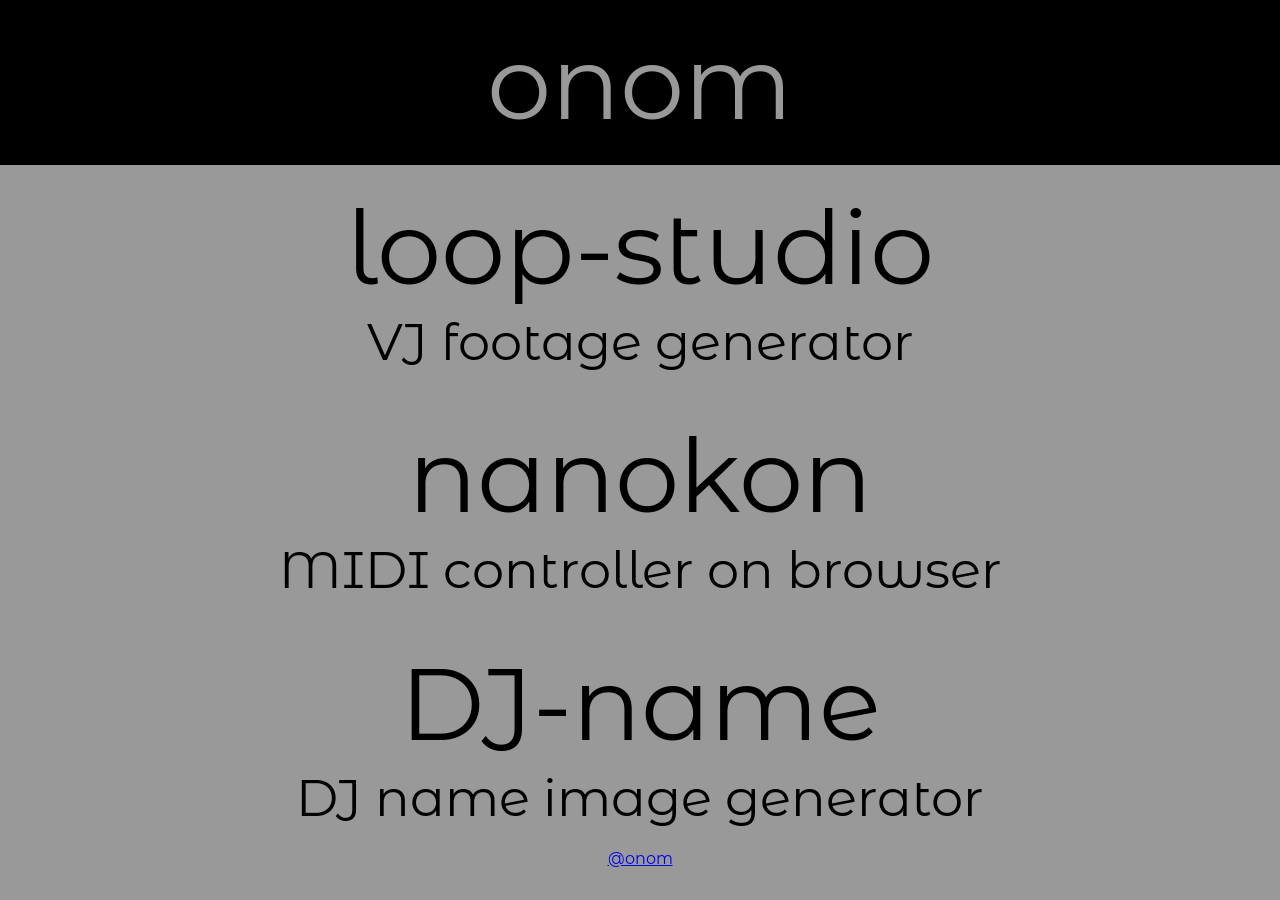
==== index.html @ 184e7615 "Update index.html" ====
<!DOCTYPE html>
<html >
<head>
  <meta charset="UTF-8">
  <meta name="viewport" content="width=device-width, user-scalable=no, minimum-scale=1.0, maximum-scale=1.0">
  <link href="https://fonts.googleapis.com/css?family=Montserrat+Alternates" rel="stylesheet">
	<title>canvas to renban</title>
	<style>
		*{
			margin:0;
			box-sizing:border-box;
      font-family: 'Montserrat Alternates', sans-serif;
		}
		body{
			position:absolute;
			width:100%;
			height:100%;
      background:#999;
      text-align:center;  
		}
    .wrapper {
      min-height: 100%;
      margin-bottom: -50px;
    }
		.header{
      background:#000;
    	color: #999;      
			display: block;
			width: 100%;
			padding:20px;
      font-size: 8vw;
			text-decoration: initial;
		}
    .link a {
			display: block;
			width: 100%;
			padding:20px;
      font-size: 8vw;
			text-decoration: initial;
    	color: #000;
		}
		.link a:hover {
			background-color: #000;
			color:#999;
    }
    .link .min{
      font-size: 4vw;
      display:block
    }
    .footer{
      height: 50px;
    }
	</style>
</head>
<body>
  <div class="wrapper">
    <div class="header">onom</div>
    <div class="link">
      <a href="loop-studio">
        loop-studio
        <span class="min">VJ footage generator</span>
      </a>
    </div>
    <div class="link">
      <a href="https://onomuta.github.io/nanokon/">
        nanokon
        <span class="min">MIDI controller on browser</span>
      </a>
    </div>
    <div class="link">
      <a href="DJ-name">
        DJ-name
        <span class="min">DJ name image generator</span>
      </a>
    </div>
    
    <div class="footer">
      <a href="https://twitter.com/onom">
        @onom
      </a></div>
  </div>
</body>
</html>
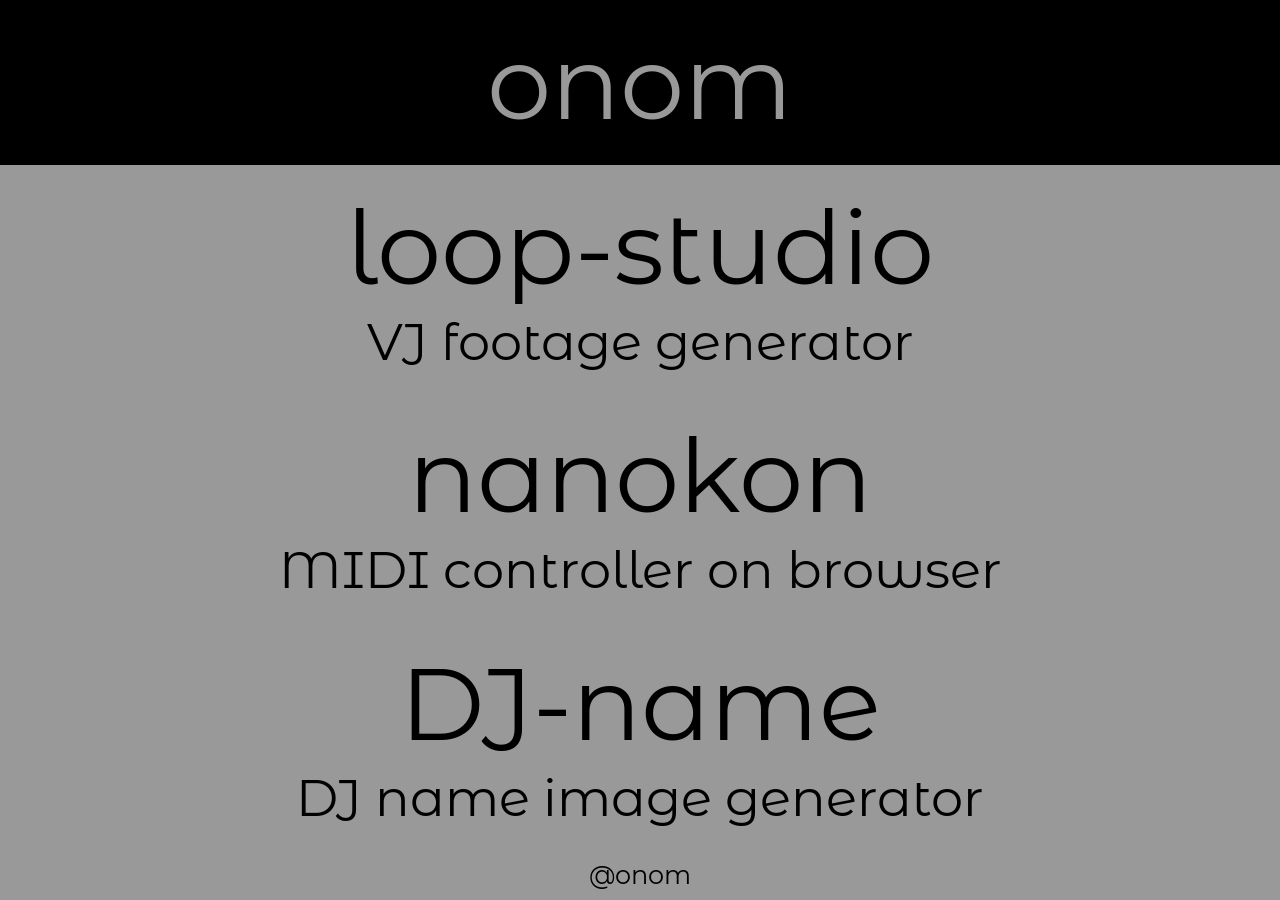
==== commit a2f14b76: "Update index.html" ====
--- a/index.html
+++ b/index.html
@@ -4,7 +4,7 @@
   <meta charset="UTF-8">
   <meta name="viewport" content="width=device-width, user-scalable=no, minimum-scale=1.0, maximum-scale=1.0">
   <link href="https://fonts.googleapis.com/css?family=Montserrat+Alternates" rel="stylesheet">
-	<title>canvas to renban</title>
+	<title>onom</title>
 	<style>
 		*{
 			margin:0;
@@ -47,9 +47,19 @@
       font-size: 4vw;
       display:block
     }
-    .footer{
-      height: 50px;
+    .footer a {
+			display: block;
+			width: 100%;
+			padding:10px;
+      font-size: 2vw;
+			text-decoration: initial;
+    	color: #000;
+		}
+		.footer a:hover {
+			background-color: #000;
+			color:#999;
     }
+    
 	</style>
 </head>
 <body>
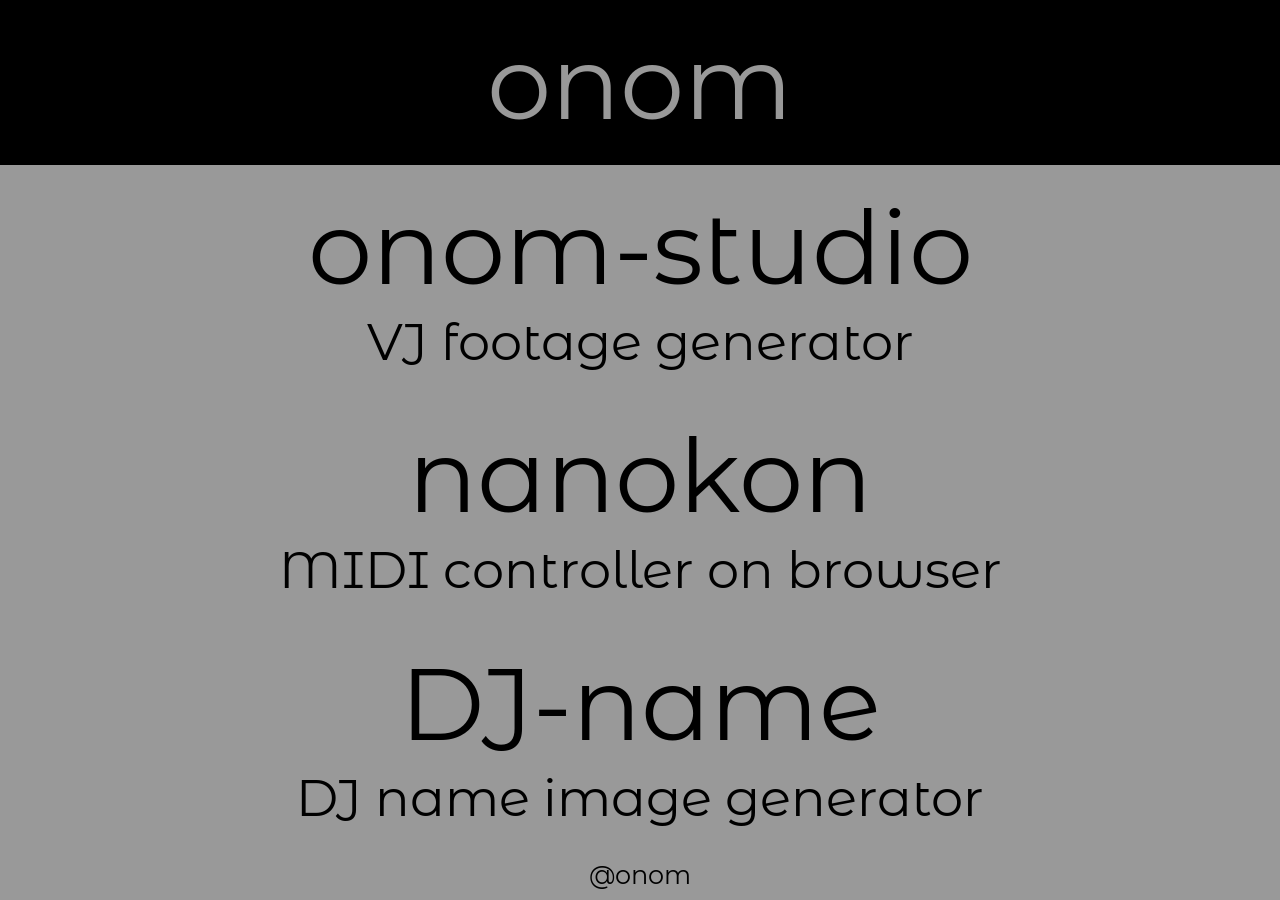
==== commit 9240e405: "Update index.html" ====
--- a/index.html
+++ b/index.html
@@ -14,13 +14,14 @@
 		body{
 			position:absolute;
 			width:100%;
-			height:100%;
       background:#999;
       text-align:center;  
+      min-height: 100%;
+      display: flex;
+      flex-direction: column;
 		}
-    .wrapper {
-      min-height: 100%;
-      margin-bottom: -50px;
+    .content {
+      flex: 1;
     }
 		.header{
       background:#000;
@@ -63,11 +64,11 @@
 	</style>
 </head>
 <body>
-  <div class="wrapper">
+  <div class="content">
     <div class="header">onom</div>
     <div class="link">
-      <a href="loop-studio">
-        loop-studio
+      <a href="onom-studio">
+        onom-studio
         <span class="min">VJ footage generator</span>
       </a>
     </div>
@@ -83,11 +84,11 @@
         <span class="min">DJ name image generator</span>
       </a>
     </div>
-    
-    <div class="footer">
-      <a href="https://twitter.com/onom">
-        @onom
-      </a></div>
+  </div>
+  <div class="footer">
+    <a href="https://twitter.com/onom">
+      @onom
+    </a>
   </div>
 </body>
 </html>
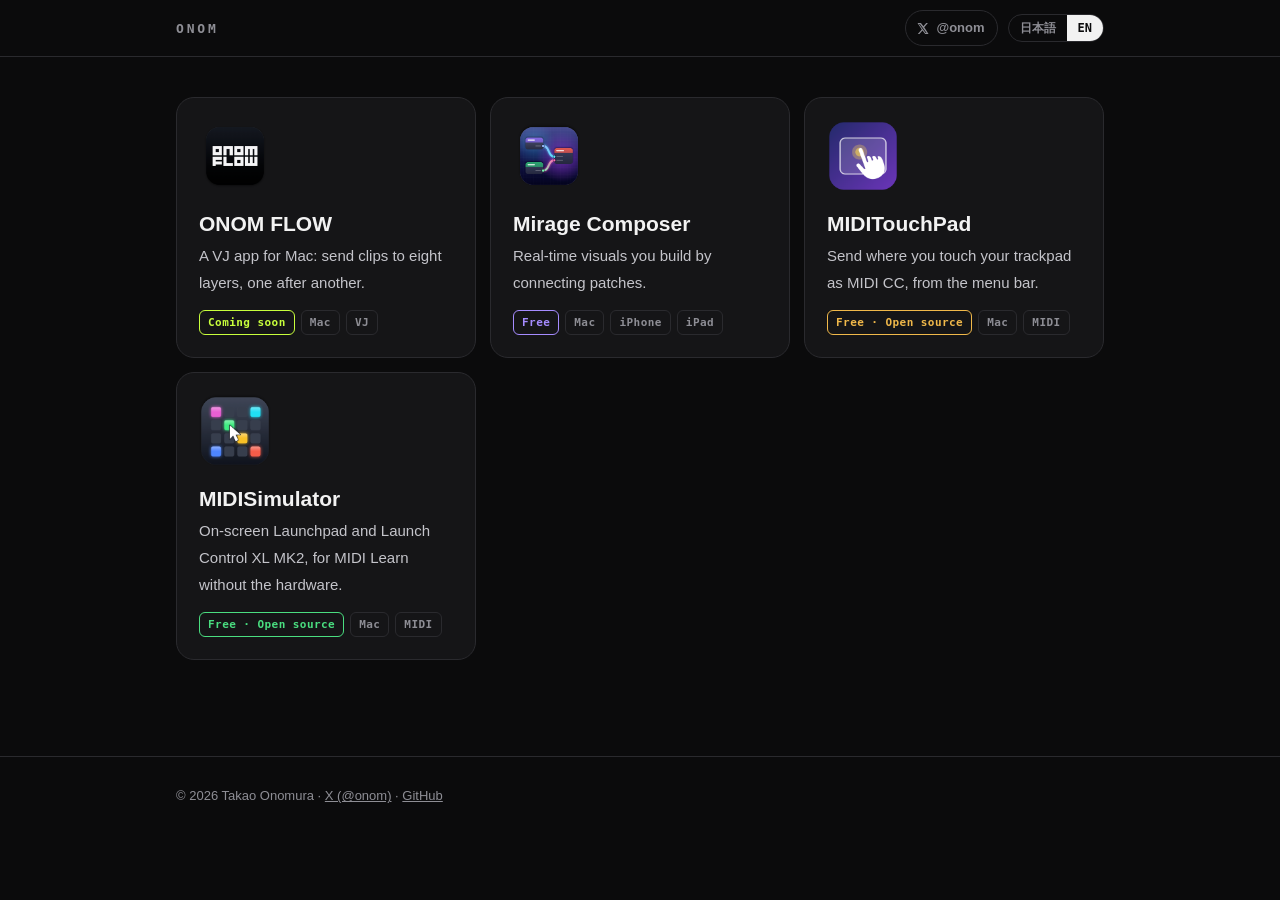
==== commit da4cb7ef: "Replace the site with pages for ONOM FLOW, Mirage Composer, MIDITouchPad and MIDISimulator The top p" ====
--- a/index.html
+++ b/index.html
@@ -1,94 +1,153 @@
-<!DOCTYPE html>
-<html >
+<!doctype html>
+<html lang="ja" data-lang="ja">
 <head>
-  <meta charset="UTF-8">
-  <meta name="viewport" content="width=device-width, user-scalable=no, minimum-scale=1.0, maximum-scale=1.0">
-  <link href="https://fonts.googleapis.com/css?family=Montserrat+Alternates" rel="stylesheet">
-	<title>onom</title>
-	<style>
-		*{
-			margin:0;
-			box-sizing:border-box;
-      font-family: 'Montserrat Alternates', sans-serif;
-		}
-		body{
-			position:absolute;
-			width:100%;
-      background:#999;
-      text-align:center;  
-      min-height: 100%;
-      display: flex;
-      flex-direction: column;
-		}
-    .content {
-      flex: 1;
-    }
-		.header{
-      background:#000;
-    	color: #999;      
-			display: block;
-			width: 100%;
-			padding:20px;
-      font-size: 8vw;
-			text-decoration: initial;
-		}
-    .link a {
-			display: block;
-			width: 100%;
-			padding:20px;
-      font-size: 8vw;
-			text-decoration: initial;
-    	color: #000;
-		}
-		.link a:hover {
-			background-color: #000;
-			color:#999;
-    }
-    .link .min{
-      font-size: 4vw;
-      display:block
-    }
-    .footer a {
-			display: block;
-			width: 100%;
-			padding:10px;
-      font-size: 2vw;
-			text-decoration: initial;
-    	color: #000;
-		}
-		.footer a:hover {
-			background-color: #000;
-			color:#999;
-    }
-    
-	</style>
+<meta charset="utf-8">
+<meta name="viewport" content="width=device-width, initial-scale=1">
+<title>onom apps</title>
+<meta name="description" content="VJ やリアルタイム映像のための、Mac と iPhone のアプリ。ONOM FLOW、Mirage Composer、MIDITouchPad、MIDISimulator。">
+<meta property="og:title" content="onom apps">
+<meta property="og:description" content="VJ やリアルタイム映像のための、Mac と iPhone のアプリ。">
+<meta property="og:type" content="website">
+<meta property="og:url" content="https://onomuta.github.io/">
+<meta property="og:image" content="https://onomuta.github.io/assets/og-onomflow.png">
+<meta name="twitter:card" content="summary_large_image">
+<link rel="canonical" href="https://onomuta.github.io/">
+<style>
+  :root {
+    --bg: #0b0b0c;
+    --panel: #151517;
+    --rule: #2a2a2e;
+    --text: #f2f2f2;
+    --body: #c4c4ca;
+    --muted: #8e8e95;
+    --mono: ui-monospace, "SF Mono", Menlo, monospace;
+  }
+  * { box-sizing: border-box; }
+  html { -webkit-text-size-adjust: 100%; }
+  body { margin: 0; background: var(--bg); color: var(--text); font: 16px/1.7 -apple-system, BlinkMacSystemFont, "Hiragino Sans", "Helvetica Neue", sans-serif; }
+  html[data-lang="ja"] [lang="en"], html[data-lang="en"] [lang="ja"] { display: none !important; }
+  .wrap { max-width: 960px; margin: 0 auto; padding: 0 16px; }
+  header.top { border-bottom: 1px solid var(--rule); }
+  header.top .wrap { display: flex; align-items: center; gap: 10px; height: 56px; }
+  .brand { font: 700 13px/1 var(--mono); letter-spacing: 0.22em; color: var(--muted); }
+  .spacer { flex: 1; }
+  .lang-toggle { display: flex; border: 1px solid var(--rule); border-radius: 999px; overflow: hidden; font: 600 12px/1 var(--mono); }
+  .lang-toggle button { background: none; border: 0; color: var(--muted); padding: 7px 11px; cursor: pointer; font: inherit; }
+  .lang-toggle button[aria-pressed="true"] { background: var(--text); color: var(--bg); }
+
+  .intro { padding: 40px 0 24px; }
+  .sr { position: absolute; width: 1px; height: 1px; overflow: hidden; clip: rect(0 0 0 0); white-space: nowrap; }
+  .intro h1 { font-size: clamp(30px, 5vw, 46px); line-height: 1.2; margin: 0 0 12px; }
+  .intro p { color: var(--body); margin: 0; max-width: 34em; }
+
+  /* One card per app. To add an app, copy an <a class="app"> block and set --c to its accent color. */
+  .apps { margin-top: 40px; display: grid; grid-template-columns: repeat(auto-fill, minmax(280px, 1fr)); gap: 14px; }
+  a.app {
+    --c: #888;
+    display: flex; flex-direction: column; gap: 14px; padding: 22px; border-radius: 18px;
+    background: var(--panel); border: 1px solid var(--rule); color: inherit; text-decoration: none;
+    transition: border-color .15s, transform .15s;
+  }
+  a.app:hover { border-color: var(--c); transform: translateY(-2px); }
+  a.app img { width: 72px; height: 72px; border-radius: 16px; }
+  a.app img.bare { border-radius: 0; margin: -6px; width: 84px; height: 84px; }
+  a.app strong { font-size: 21px; display: block; }
+  a.app .desc { color: var(--body); font-size: 15px; }
+  a.app > div:nth-child(2) { flex: 1; }
+  .meta { display: flex; flex-wrap: wrap; gap: 6px; }
+  .meta span { font: 600 11px/1 var(--mono); letter-spacing: 0.04em; padding: 6px 8px; border-radius: 6px; border: 1px solid var(--rule); color: var(--muted); }
+  .meta span.status { border-color: var(--c); color: var(--c); }
+
+  .x-link { display: inline-flex; align-items: center; gap: 7px; padding: 6px 12px 6px 10px; border-radius: 999px; border: 1px solid var(--rule); color: var(--muted); text-decoration: none; font-size: 13px; font-weight: 600; }
+  .x-link:hover { color: var(--text); }
+  .x-link:hover { border-color: var(--muted); }
+  .x-link svg { width: 13px; height: 13px; fill: currentColor; }
+  footer { margin-top: 96px; border-top: 1px solid var(--rule); padding: 28px 0 44px; color: var(--muted); font-size: 13px; }
+  footer a { color: var(--muted); }
+</style>
 </head>
 <body>
-  <div class="content">
-    <div class="header">onom</div>
-    <div class="link">
-      <a href="onom-studio">
-        onom-studio
-        <span class="min">VJ footage generator</span>
-      </a>
-    </div>
-    <div class="link">
-      <a href="https://onomuta.github.io/nanokon/">
-        nanokon
-        <span class="min">MIDI controller on browser</span>
-      </a>
-    </div>
-    <div class="link">
-      <a href="DJ-name">
-        DJ-name
-        <span class="min">DJ name image generator</span>
-      </a>
+<header class="top">
+  <div class="wrap">
+    <span class="brand">ONOM</span>
+    <div class="spacer"></div>
+    <a class="x-link" href="https://x.com/onom" aria-label="X: @onom"><svg viewBox="0 0 24 24" aria-hidden="true"><path d="M18.9 2H22l-6.8 7.8L23.2 22h-6.3l-4.9-6.4L6.4 22H3.3l7.3-8.3L2.8 2h6.4l4.4 5.9L18.9 2Zm-1.1 18.1h1.7L7.3 3.8H5.5l12.3 16.3Z"/></svg><span>@onom</span></a>
+    <div class="lang-toggle" role="group" aria-label="Language">
+      <button type="button" data-set-lang="ja" aria-pressed="true">日本語</button>
+      <button type="button" data-set-lang="en" aria-pressed="false">EN</button>
     </div>
   </div>
-  <div class="footer">
-    <a href="https://twitter.com/onom">
-      @onom
+</header>
+
+<main class="wrap">
+  <h1 class="sr">onom apps</h1>
+
+  <section class="apps">
+    <a class="app" href="onomflow/" style="--c:#c8ff3c">
+      <img src="assets/onomflow-icon.png" alt="">
+      <div>
+        <strong>ONOM FLOW</strong>
+        <span class="desc" lang="ja">8つのレイヤーへ素材を次々と流し込む、Mac専用のVJアプリ。</span>
+        <span class="desc" lang="en">A VJ app for Mac: send clips to eight layers, one after another.</span>
+      </div>
+      <div class="meta"><span class="status" lang="ja">近日公開</span><span class="status" lang="en">Coming soon</span><span>Mac</span><span>VJ</span></div>
     </a>
-  </div>
+
+    <a class="app" href="mirage-composer/" style="--c:#a58bff">
+      <img src="assets/mirage-icon.png" alt="">
+      <div>
+        <strong>Mirage Composer</strong>
+        <span class="desc" lang="ja">パッチをつないで作る、リアルタイムの映像。</span>
+        <span class="desc" lang="en">Real-time visuals you build by connecting patches.</span>
+      </div>
+      <div class="meta"><span class="status" lang="ja">無料</span><span class="status" lang="en">Free</span><span>Mac</span><span>iPhone</span><span>iPad</span></div>
+    </a>
+
+    <a class="app" href="miditouchpad/" style="--c:#f0b84a">
+      <img class="bare" src="assets/miditouchpad-icon.png" alt="">
+      <div>
+        <strong>MIDITouchPad</strong>
+        <span class="desc" lang="ja">トラックパッドに触れた位置を MIDI CC で送る、メニューバーのアプリ。</span>
+        <span class="desc" lang="en">Send where you touch your trackpad as MIDI CC, from the menu bar.</span>
+      </div>
+      <div class="meta"><span class="status" lang="ja">無料・オープンソース</span><span class="status" lang="en">Free · Open source</span><span>Mac</span><span>MIDI</span></div>
+    </a>
+
+    <a class="app" href="midisimulator/" style="--c:#4ade80">
+      <img class="bare" src="assets/midisimulator-icon.png" alt="">
+      <div>
+        <strong>MIDISimulator</strong>
+        <span class="desc" lang="ja">Launchpad と Launch Control XL MK2 を画面上で再現。実機が無くても MIDI Learn を進められる。</span>
+        <span class="desc" lang="en">On-screen Launchpad and Launch Control XL MK2, for MIDI Learn without the hardware.</span>
+      </div>
+      <div class="meta"><span class="status" lang="ja">無料・オープンソース</span><span class="status" lang="en">Free · Open source</span><span>Mac</span><span>MIDI</span></div>
+    </a>
+  </section>
+</main>
+
+<footer>
+  <div class="wrap">© 2026 Takao Onomura · <a href="https://x.com/onom">X (@onom)</a> · <a href="https://github.com/onomuta">GitHub</a></div>
+</footer>
+
+<script>
+  (function () {
+    var root = document.documentElement;
+    var buttons = document.querySelectorAll("[data-set-lang]");
+    function apply(lang) {
+      root.setAttribute("data-lang", lang);
+      root.setAttribute("lang", lang);
+      buttons.forEach(function (b) { b.setAttribute("aria-pressed", String(b.dataset.setLang === lang)); });
+    }
+    var saved = null;
+    try { saved = localStorage.getItem("lang"); } catch (e) {}
+    apply(saved || ((navigator.language || "ja").toLowerCase().startsWith("ja") ? "ja" : "en"));
+    buttons.forEach(function (b) {
+      b.addEventListener("click", function () {
+        apply(b.dataset.setLang);
+        try { localStorage.setItem("lang", b.dataset.setLang); } catch (e) {}
+      });
+    });
+  })();
+</script>
 </body>
 </html>
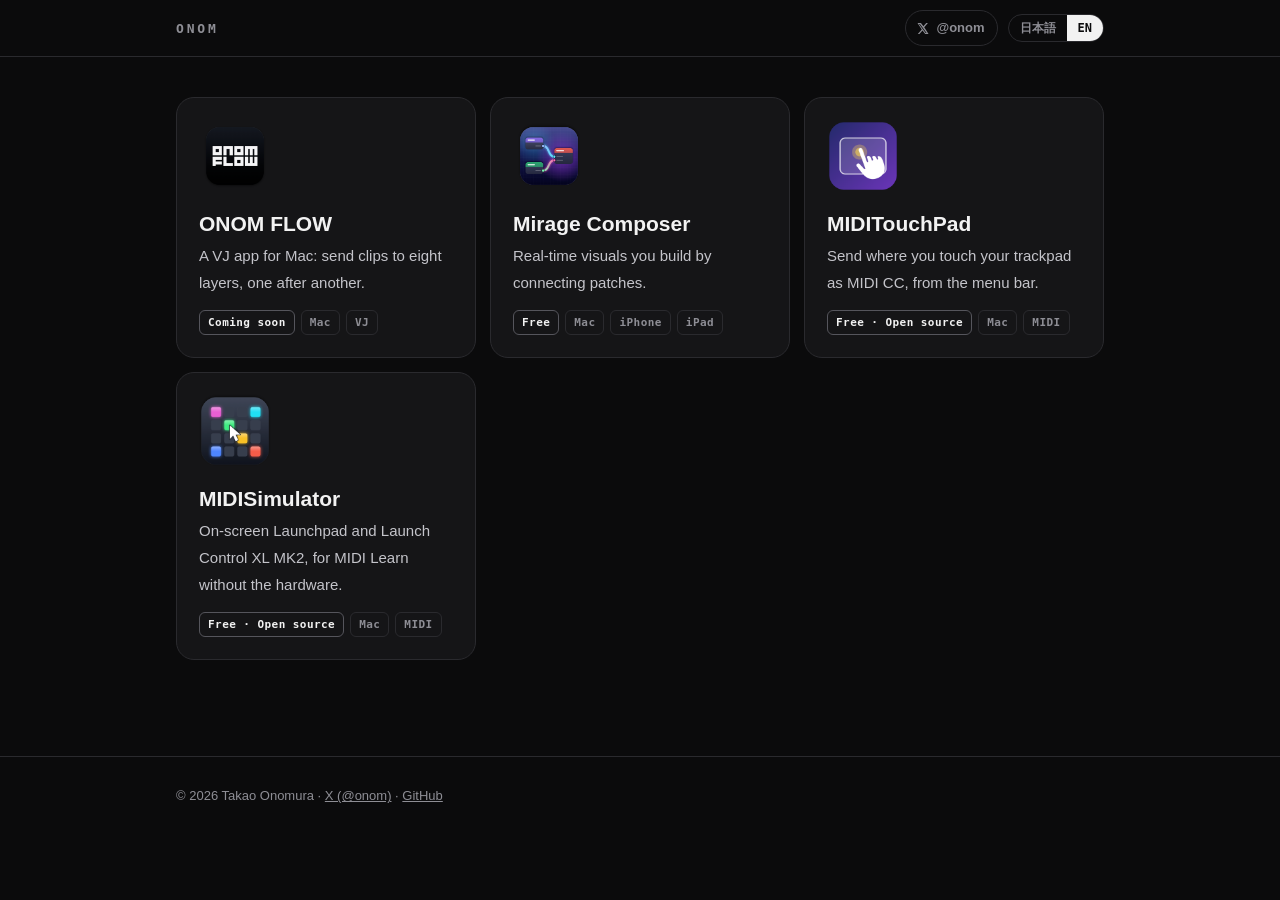
==== commit f16b0d82: "Give all status tags on the app list one neutral color Each tag used its app's accent color, which r" ====
--- a/index.html
+++ b/index.html
@@ -56,7 +56,7 @@
   a.app > div:nth-child(2) { flex: 1; }
   .meta { display: flex; flex-wrap: wrap; gap: 6px; }
   .meta span { font: 600 11px/1 var(--mono); letter-spacing: 0.04em; padding: 6px 8px; border-radius: 6px; border: 1px solid var(--rule); color: var(--muted); }
-  .meta span.status { border-color: var(--c); color: var(--c); }
+  .meta span.status { border-color: #55555c; color: var(--text); }
 
   .x-link { display: inline-flex; align-items: center; gap: 7px; padding: 6px 12px 6px 10px; border-radius: 999px; border: 1px solid var(--rule); color: var(--muted); text-decoration: none; font-size: 13px; font-weight: 600; }
   .x-link:hover { color: var(--text); }
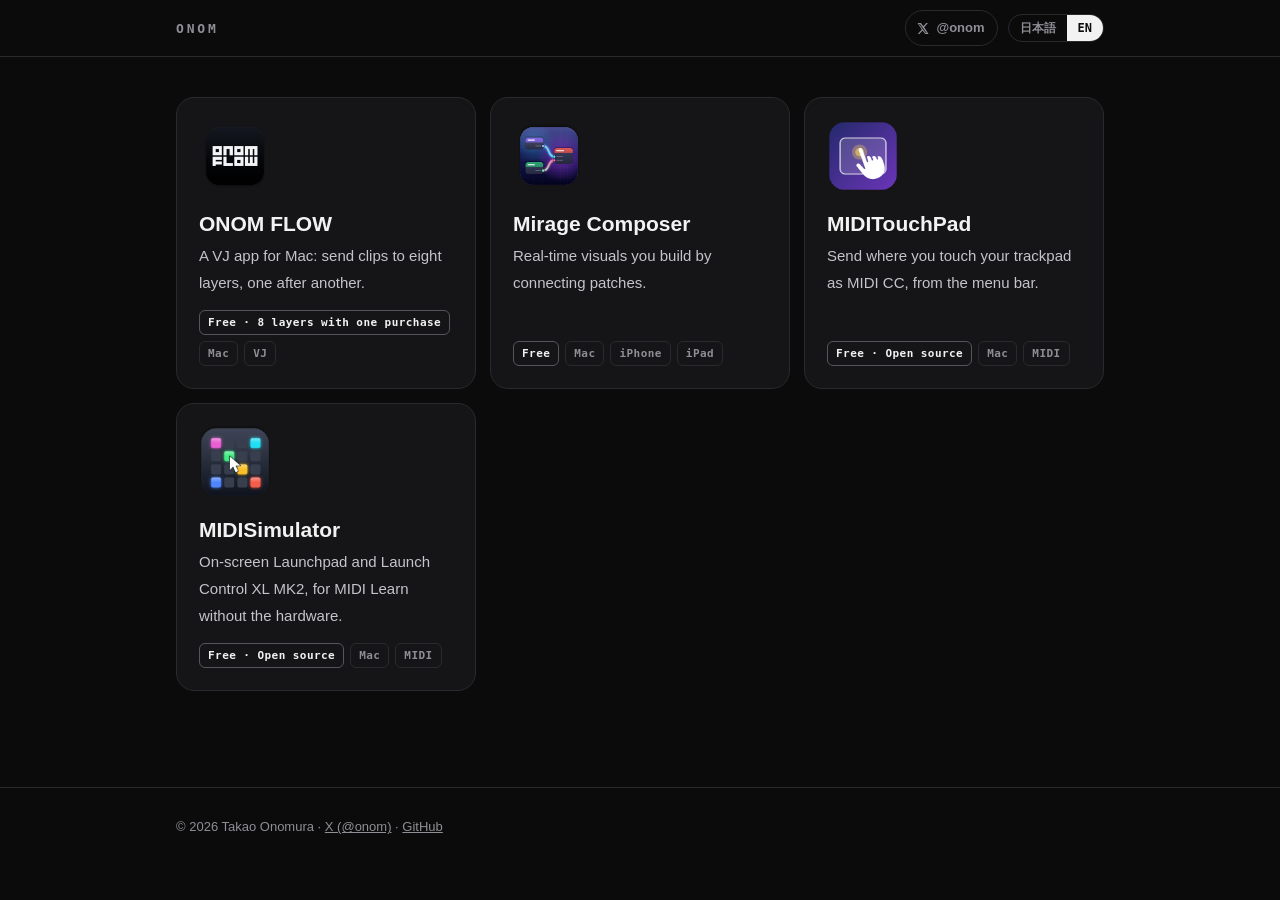
==== commit 54b47d94: "Link ONOM FLOW to the Mac App Store now that it is released Replace the coming-soon button with App " ====
--- a/index.html
+++ b/index.html
@@ -90,7 +90,7 @@
         <span class="desc" lang="ja">8つのレイヤーへ素材を次々と流し込む、Mac専用のVJアプリ。</span>
         <span class="desc" lang="en">A VJ app for Mac: send clips to eight layers, one after another.</span>
       </div>
-      <div class="meta"><span class="status" lang="ja">近日公開</span><span class="status" lang="en">Coming soon</span><span>Mac</span><span>VJ</span></div>
+      <div class="meta"><span class="status" lang="ja">無料・買い切りで8レイヤー</span><span class="status" lang="en">Free · 8 layers with one purchase</span><span>Mac</span><span>VJ</span></div>
     </a>
 
     <a class="app" href="mirage-composer/" style="--c:#a58bff">
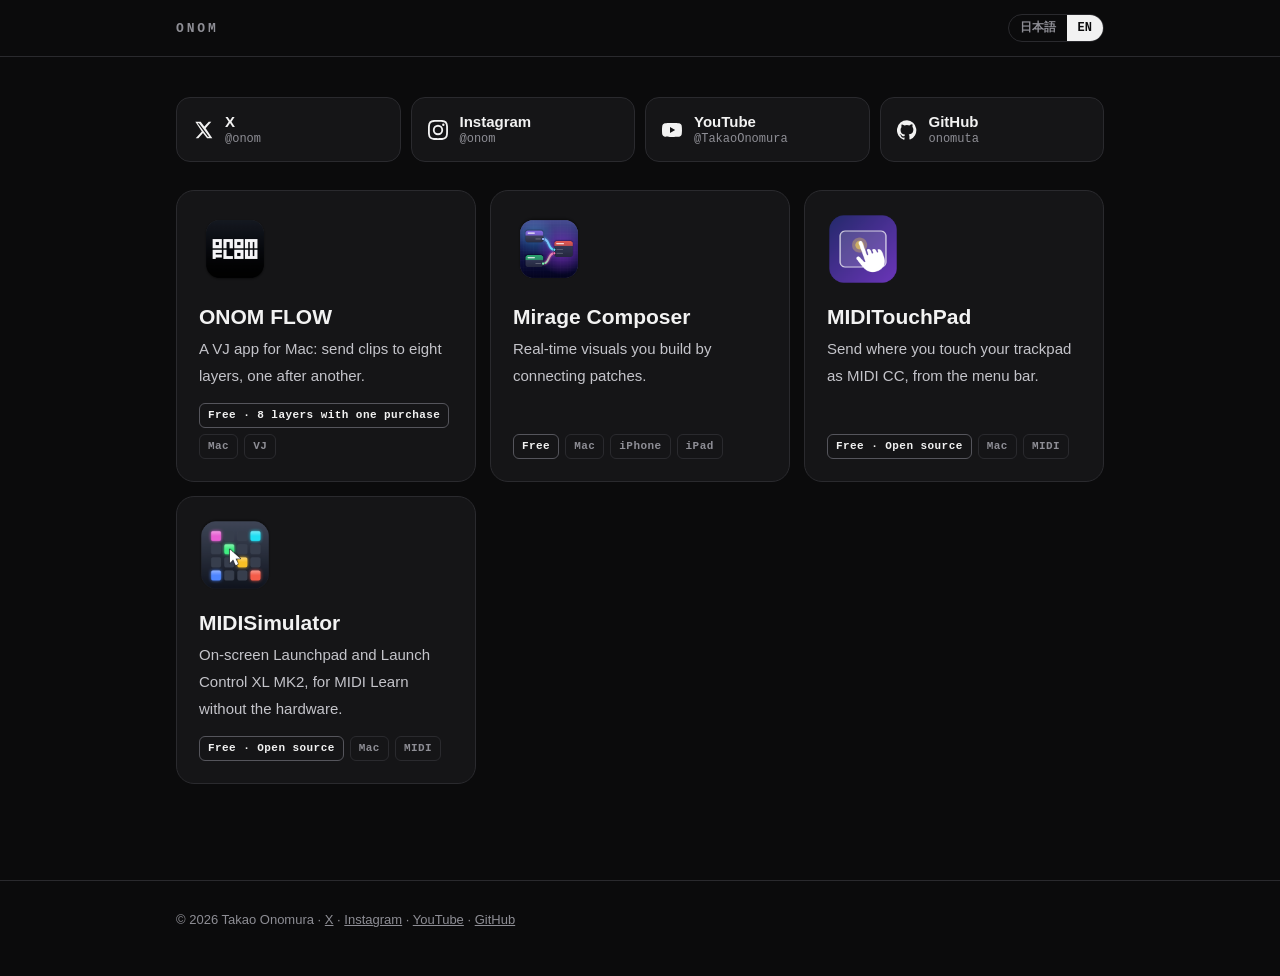
==== commit d1200cf1: "Add X, Instagram, YouTube and GitHub links to the top page Co-Authored-By: Claude Opus 5.5 <noreply@" ====
--- a/index.html
+++ b/index.html
@@ -41,7 +41,7 @@
   .intro p { color: var(--body); margin: 0; max-width: 34em; }
 
   /* One card per app. To add an app, copy an <a class="app"> block and set --c to its accent color. */
-  .apps { margin-top: 40px; display: grid; grid-template-columns: repeat(auto-fill, minmax(280px, 1fr)); gap: 14px; }
+  .apps { margin-top: 28px; display: grid; grid-template-columns: repeat(auto-fill, minmax(280px, 1fr)); gap: 14px; }
   a.app {
     --c: #888;
     display: flex; flex-direction: column; gap: 14px; padding: 22px; border-radius: 18px;
@@ -58,10 +58,14 @@
   .meta span { font: 600 11px/1 var(--mono); letter-spacing: 0.04em; padding: 6px 8px; border-radius: 6px; border: 1px solid var(--rule); color: var(--muted); }
   .meta span.status { border-color: #55555c; color: var(--text); }
 
-  .x-link { display: inline-flex; align-items: center; gap: 7px; padding: 6px 12px 6px 10px; border-radius: 999px; border: 1px solid var(--rule); color: var(--muted); text-decoration: none; font-size: 13px; font-weight: 600; }
-  .x-link:hover { color: var(--text); }
-  .x-link:hover { border-color: var(--muted); }
-  .x-link svg { width: 13px; height: 13px; fill: currentColor; }
+  /* Social links, Linktree-style. */
+  .social { margin-top: 40px; display: grid; grid-template-columns: repeat(4, 1fr); gap: 10px; }
+  .social a { display: flex; align-items: center; gap: 12px; padding: 14px 16px; border-radius: 14px; background: var(--panel); border: 1px solid var(--rule); color: var(--text); text-decoration: none; transition: border-color .15s, transform .15s; }
+  .social a:hover { border-color: var(--muted); transform: translateY(-2px); }
+  .social svg { width: 20px; height: 20px; flex: none; fill: currentColor; }
+  .social b { display: block; font-size: 15px; line-height: 1.3; }
+  .social small { display: block; color: var(--muted); font: 12px/1.3 var(--mono); }
+  @media (max-width: 720px) { .social { grid-template-columns: repeat(2, 1fr); } }
   footer { margin-top: 96px; border-top: 1px solid var(--rule); padding: 28px 0 44px; color: var(--muted); font-size: 13px; }
   footer a { color: var(--muted); }
 </style>
@@ -71,7 +75,6 @@
   <div class="wrap">
     <span class="brand">ONOM</span>
     <div class="spacer"></div>
-    <a class="x-link" href="https://x.com/onom" aria-label="X: @onom"><svg viewBox="0 0 24 24" aria-hidden="true"><path d="M18.9 2H22l-6.8 7.8L23.2 22h-6.3l-4.9-6.4L6.4 22H3.3l7.3-8.3L2.8 2h6.4l4.4 5.9L18.9 2Zm-1.1 18.1h1.7L7.3 3.8H5.5l12.3 16.3Z"/></svg><span>@onom</span></a>
     <div class="lang-toggle" role="group" aria-label="Language">
       <button type="button" data-set-lang="ja" aria-pressed="true">日本語</button>
       <button type="button" data-set-lang="en" aria-pressed="false">EN</button>
@@ -81,6 +84,13 @@
 
 <main class="wrap">
   <h1 class="sr">onom apps</h1>
+
+  <nav class="social" aria-label="SNS">
+    <a href="https://x.com/onom" target="_blank" rel="noopener"><svg viewBox="0 0 24 24" aria-hidden="true"><path d="M18.9 2H22l-6.8 7.8L23.2 22h-6.3l-4.9-6.4L6.4 22H3.3l7.3-8.3L2.8 2h6.4l4.4 5.9L18.9 2Zm-1.1 18.1h1.7L7.3 3.8H5.5l12.3 16.3Z"/></svg><span><b>X</b><small>@onom</small></span></a>
+    <a href="https://www.instagram.com/onom/" target="_blank" rel="noopener"><svg viewBox="0 0 24 24" aria-hidden="true"><path d="M12 2.2c3.2 0 3.6 0 4.8.1 3.3.1 4.8 1.7 4.9 4.9.1 1.3.1 1.6.1 4.8s0 3.6-.1 4.8c-.1 3.2-1.7 4.8-4.9 4.9-1.3.1-1.6.1-4.8.1s-3.6 0-4.8-.1c-3.3-.1-4.8-1.7-4.9-4.9C2.2 15.6 2.2 15.2 2.2 12s0-3.6.1-4.8C2.4 3.9 3.9 2.4 7.2 2.3 8.4 2.2 8.8 2.2 12 2.2ZM12 0C8.7 0 8.3 0 7.1.1 2.7.3.3 2.7.1 7.1 0 8.3 0 8.7 0 12s0 3.7.1 4.9c.2 4.4 2.6 6.8 7 7 1.2.1 1.6.1 4.9.1s3.7 0 4.9-.1c4.4-.2 6.8-2.6 7-7 .1-1.2.1-1.6.1-4.9s0-3.7-.1-4.9c-.2-4.4-2.6-6.8-7-7C15.7 0 15.3 0 12 0Zm0 5.8a6.2 6.2 0 1 0 0 12.4 6.2 6.2 0 0 0 0-12.4ZM12 16a4 4 0 1 1 0-8 4 4 0 0 1 0 8Zm6.4-11.8a1.4 1.4 0 1 0 0 2.9 1.4 1.4 0 0 0 0-2.9Z"/></svg><span><b>Instagram</b><small>@onom</small></span></a>
+    <a href="https://www.youtube.com/@TakaoOnomura" target="_blank" rel="noopener"><svg viewBox="0 0 24 24" aria-hidden="true"><path d="M23.5 6.2a3 3 0 0 0-2.1-2.1C19.5 3.6 12 3.6 12 3.6s-7.5 0-9.4.5A3 3 0 0 0 .5 6.2C0 8.1 0 12 0 12s0 3.9.5 5.8a3 3 0 0 0 2.1 2.1c1.9.5 9.4.5 9.4.5s7.5 0 9.4-.5a3 3 0 0 0 2.1-2.1c.5-1.9.5-5.8.5-5.8s0-3.9-.5-5.8ZM9.6 15.6V8.4l6.2 3.6-6.2 3.6Z"/></svg><span><b>YouTube</b><small>@TakaoOnomura</small></span></a>
+    <a href="https://github.com/onomuta" target="_blank" rel="noopener"><svg viewBox="0 0 24 24" aria-hidden="true"><path d="M12 .3a12 12 0 0 0-3.8 23.4c.6.1.8-.3.8-.6v-2c-3.3.7-4-1.6-4-1.6-.6-1.4-1.4-1.8-1.4-1.8-1-.7.1-.7.1-.7 1.2.1 1.8 1.2 1.8 1.2 1.1 1.8 2.8 1.3 3.5 1 .1-.8.4-1.3.8-1.6-2.7-.3-5.5-1.3-5.5-5.9 0-1.3.5-2.4 1.2-3.2-.1-.3-.5-1.5.1-3.2 0 0 1-.3 3.3 1.2a11.5 11.5 0 0 1 6 0C17.3 4.7 18.3 5 18.3 5c.7 1.7.2 2.9.1 3.2.8.8 1.2 1.9 1.2 3.2 0 4.6-2.8 5.6-5.5 5.9.4.4.8 1.1.8 2.2v3.3c0 .3.2.7.8.6A12 12 0 0 0 12 .3"/></svg><span><b>GitHub</b><small>onomuta</small></span></a>
+  </nav>
 
   <section class="apps">
     <a class="app" href="onomflow/" style="--c:#c8ff3c">
@@ -126,7 +136,7 @@
 </main>
 
 <footer>
-  <div class="wrap">© 2026 Takao Onomura · <a href="https://x.com/onom">X (@onom)</a> · <a href="https://github.com/onomuta">GitHub</a></div>
+  <div class="wrap">© 2026 Takao Onomura · <a href="https://x.com/onom">X</a> · <a href="https://www.instagram.com/onom/">Instagram</a> · <a href="https://www.youtube.com/@TakaoOnomura">YouTube</a> · <a href="https://github.com/onomuta">GitHub</a></div>
 </footer>
 
 <script>
